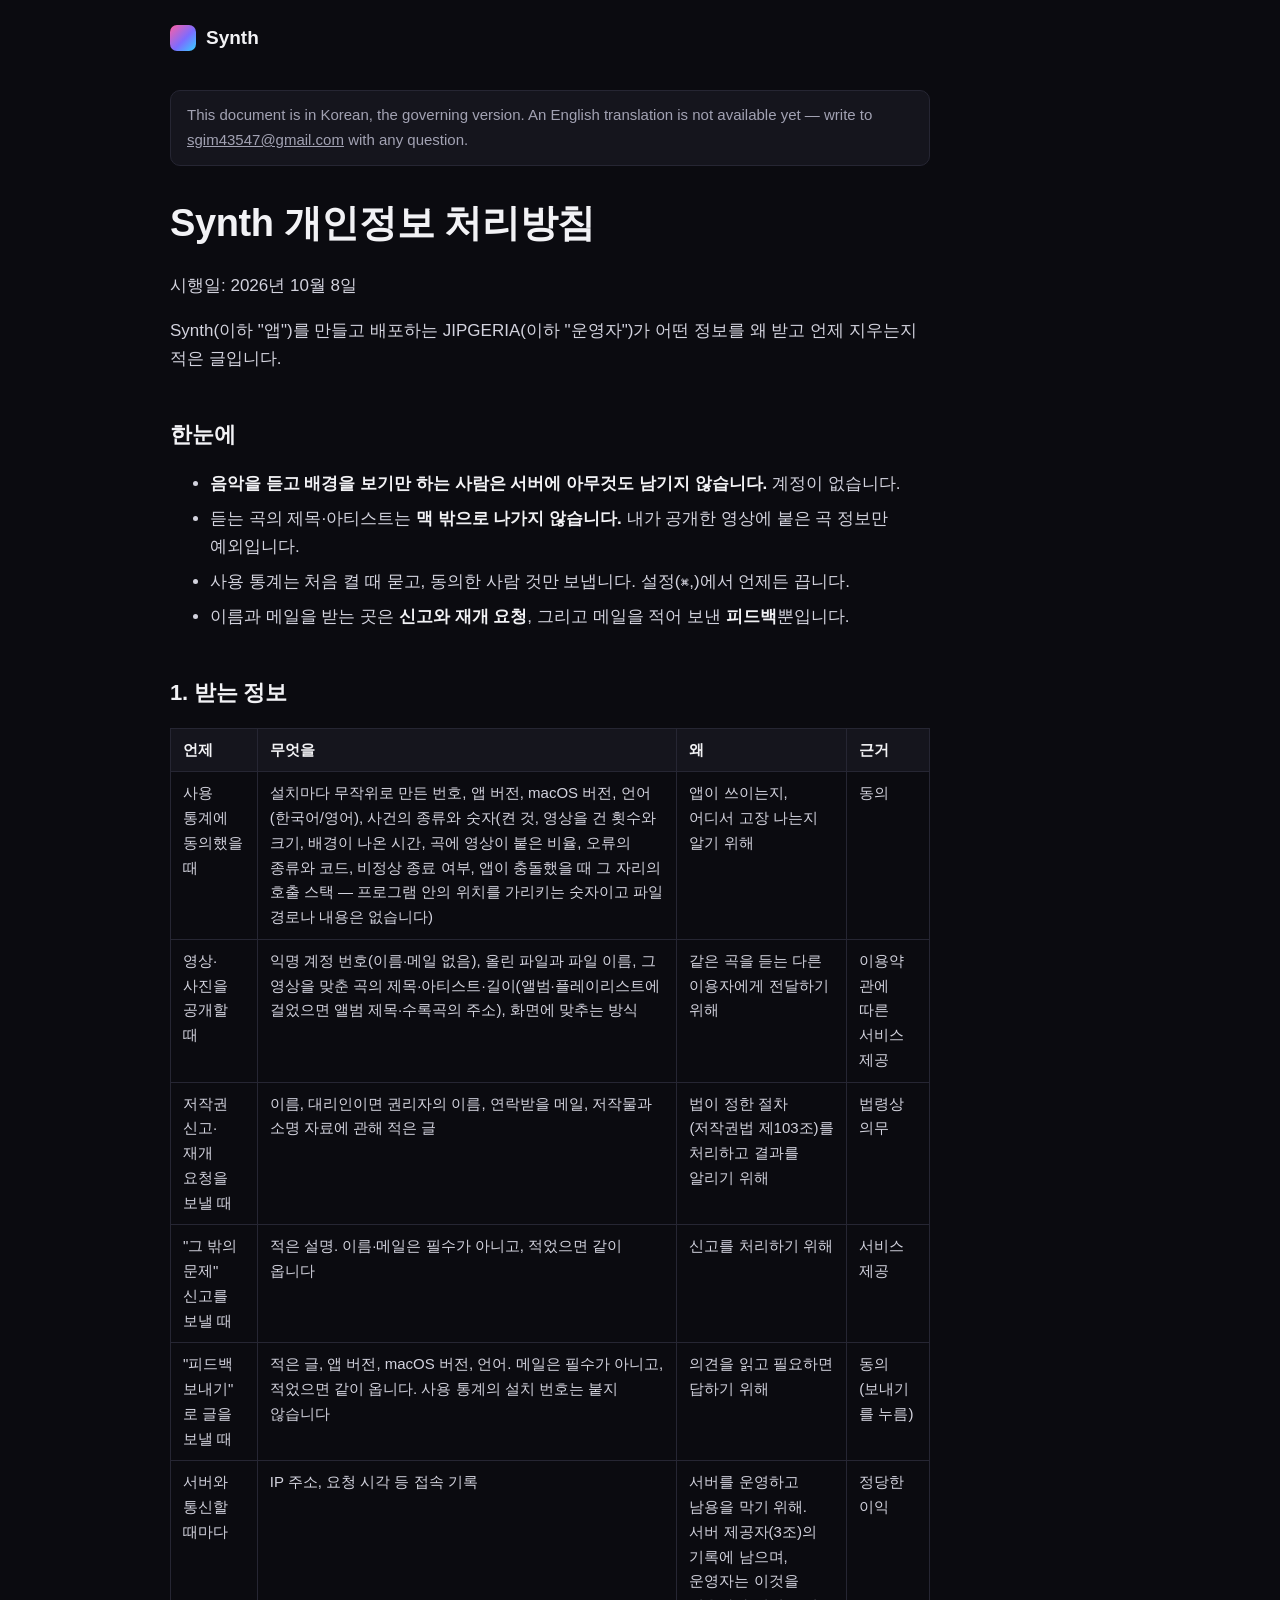
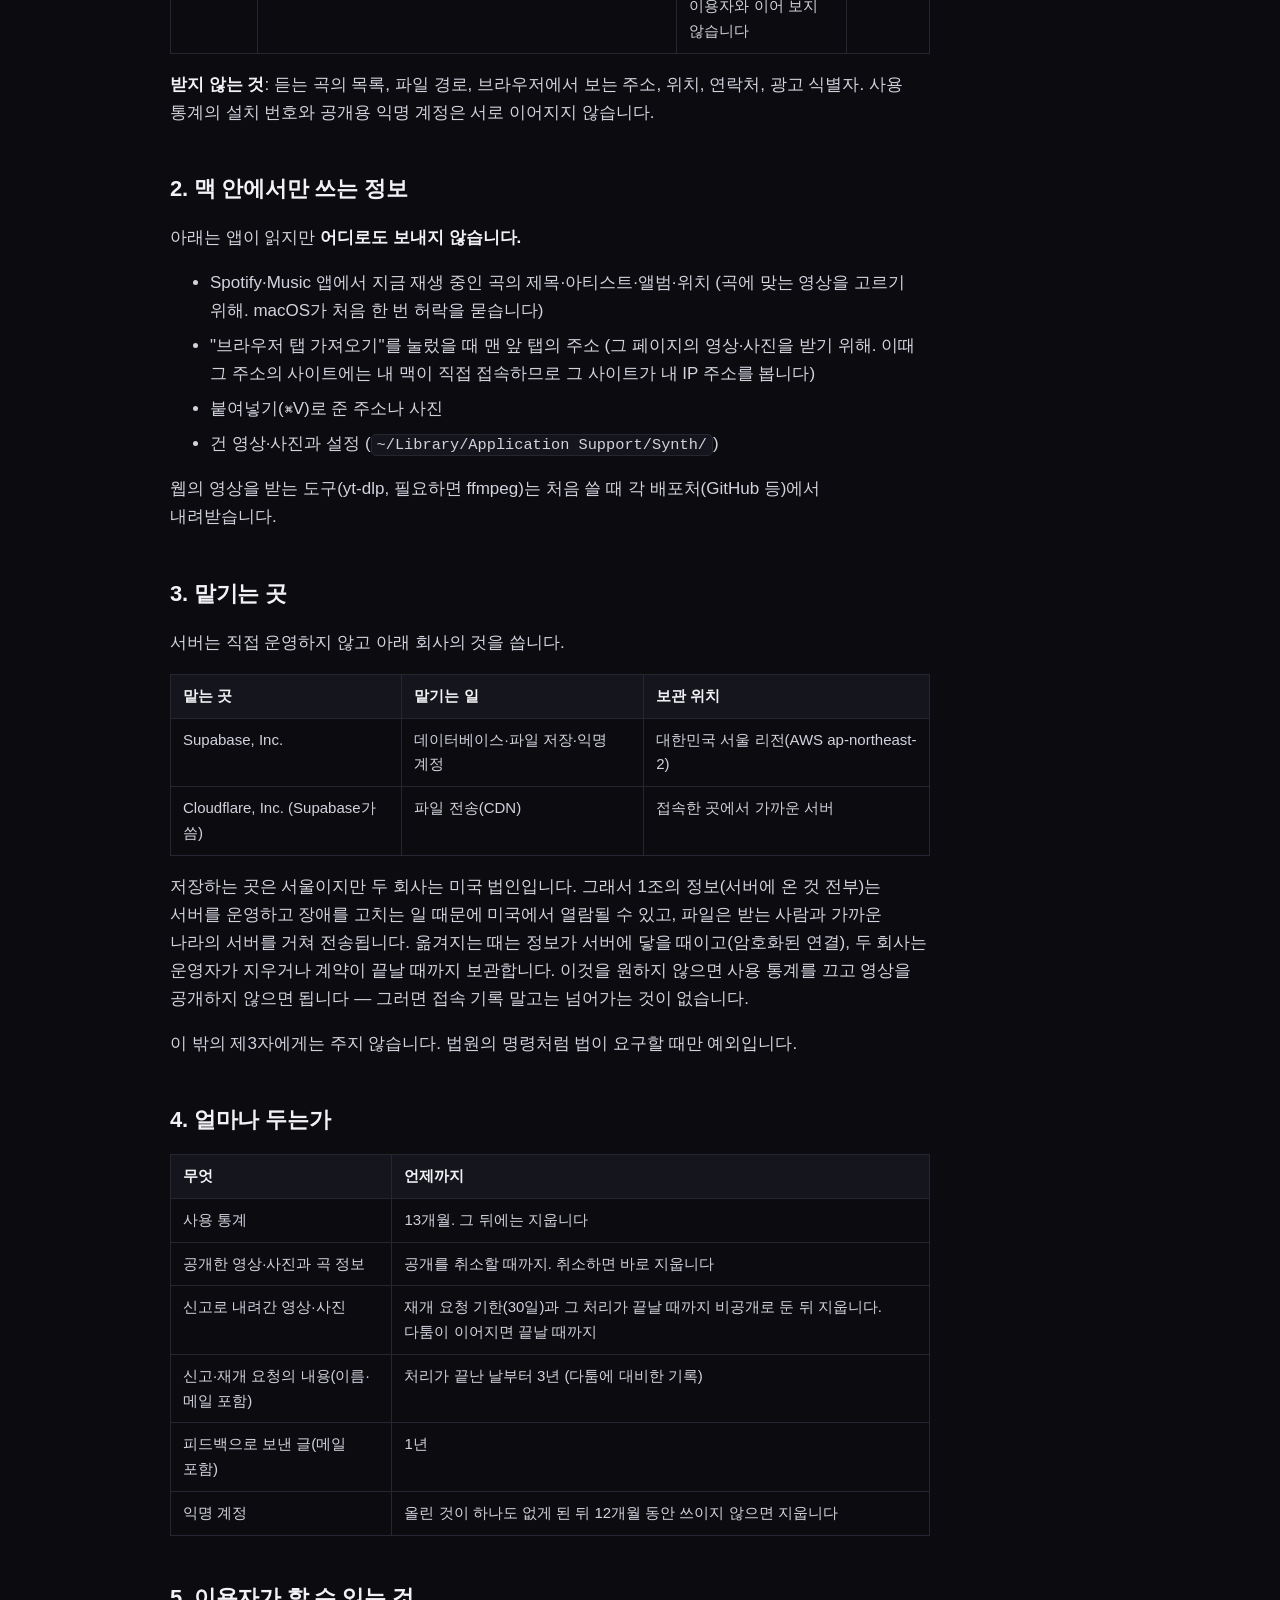
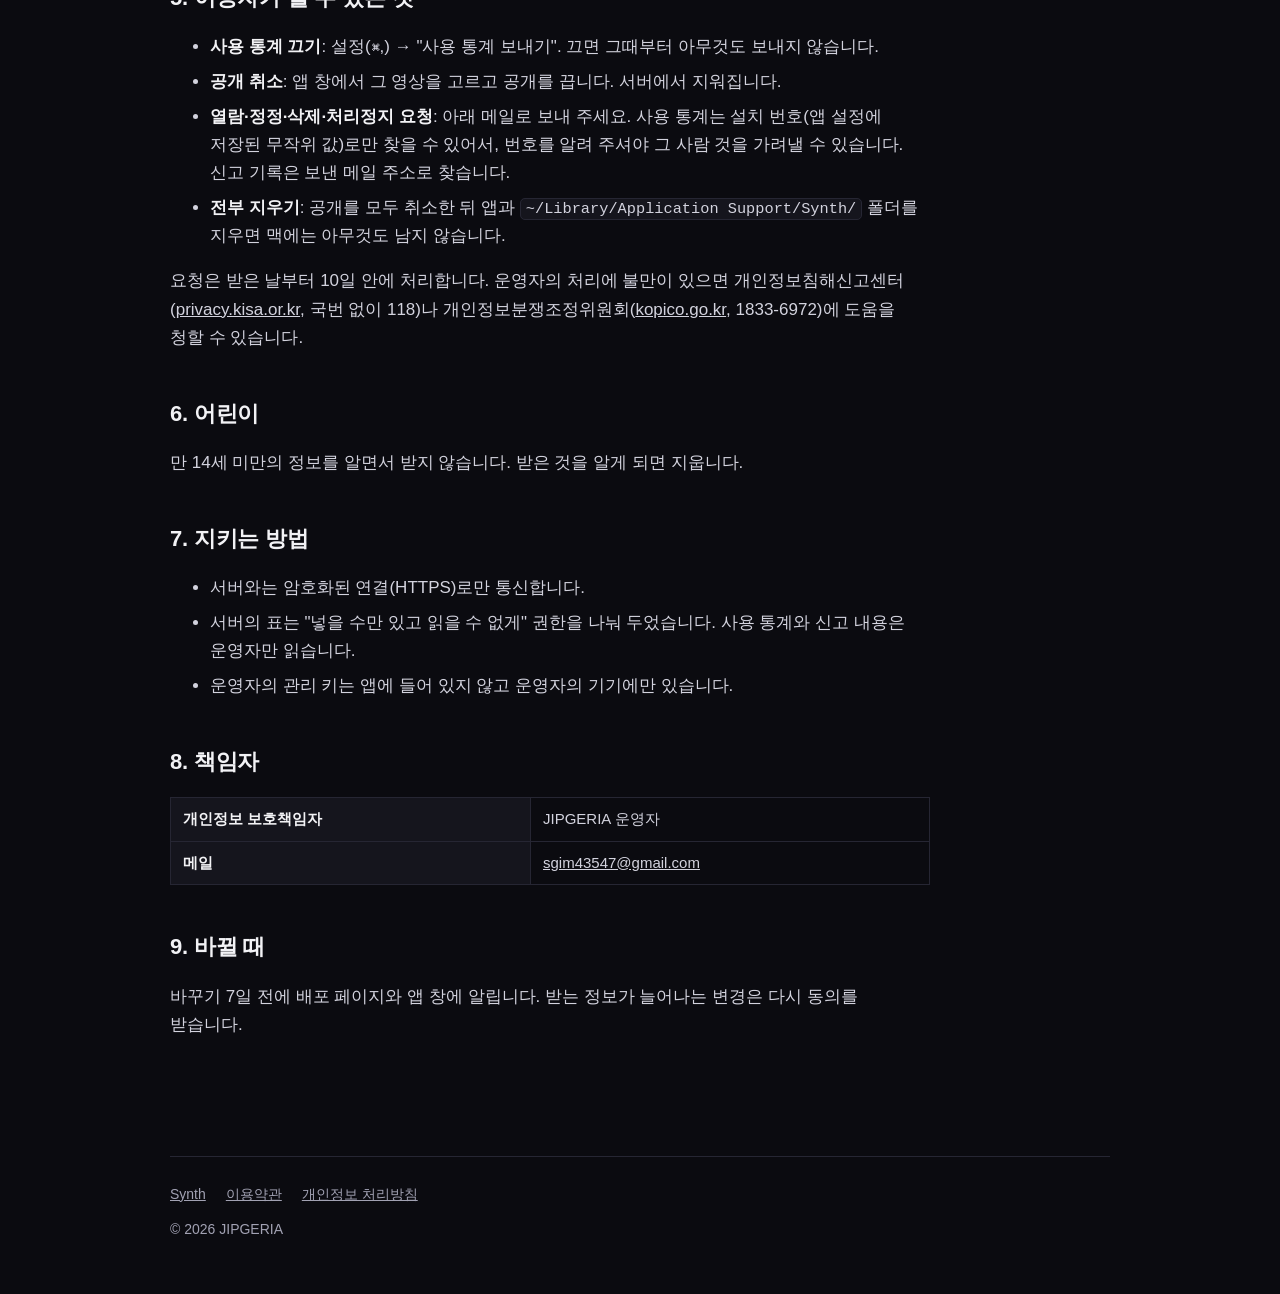
==== privacy.html @ e3fa5f5a "페이지 갱신 (7970f53)" ====
<!doctype html>
<html lang="ko">
<head>
<meta charset="utf-8">
<meta name="viewport" content="width=device-width, initial-scale=1">
<title>개인정보 처리방침 — Synth</title>
<meta name="color-scheme" content="dark">
<link rel="stylesheet" href="style.css">
</head>
<body>
<div class="wrap">
  <header class="top"><a class="brand" href="./"><span class="mark"></span>Synth</a></header>
  <main class="doc">
<p class="note">This document is in Korean, the governing version. An English translation is not available yet — write to <a href="mailto:sgim43547@gmail.com">sgim43547@gmail.com</a> with any question.</p>
<h1>Synth 개인정보 처리방침</h1>
<p>시행일: 2026년 10월 8일</p>
<p>Synth(이하 "앱")를 만들고 배포하는 JIPGERIA(이하 "운영자")가 어떤 정보를 왜 받고 언제 지우는지 적은 글입니다.</p>
<h2>한눈에</h2>
<ul><li><strong>음악을 듣고 배경을 보기만 하는 사람은 서버에 아무것도 남기지 않습니다.</strong> 계정이 없습니다.</li><li>듣는 곡의 제목·아티스트는 <strong>맥 밖으로 나가지 않습니다.</strong> 내가 공개한 영상에 붙은 곡 정보만 예외입니다.</li><li>사용 통계는 처음 켤 때 묻고, 동의한 사람 것만 보냅니다. 설정(⌘,)에서 언제든 끕니다.</li><li>이름과 메일을 받는 곳은 <strong>신고와 재개 요청</strong>, 그리고 메일을 적어 보낸 <strong>피드백</strong>뿐입니다.</li></ul>
<h2>1. 받는 정보</h2>
<div class="tablewrap"><table><tr><th>언제</th><th>무엇을</th><th>왜</th><th>근거</th></tr><tr><td>사용 통계에 동의했을 때</td><td>설치마다 무작위로 만든 번호, 앱 버전, macOS 버전, 언어(한국어/영어), 사건의 종류와 숫자(켠 것, 영상을 건 횟수와 크기, 배경이 나온 시간, 곡에 영상이 붙은 비율, 오류의 종류와 코드, 비정상 종료 여부, 앱이 충돌했을 때 그 자리의 호출 스택 — 프로그램 안의 위치를 가리키는 숫자이고 파일 경로나 내용은 없습니다)</td><td>앱이 쓰이는지, 어디서 고장 나는지 알기 위해</td><td>동의</td></tr><tr><td>영상·사진을 공개할 때</td><td>익명 계정 번호(이름·메일 없음), 올린 파일과 파일 이름, 그 영상을 맞춘 곡의 제목·아티스트·길이(앨범·플레이리스트에 걸었으면 앨범 제목·수록곡의 주소), 화면에 맞추는 방식</td><td>같은 곡을 듣는 다른 이용자에게 전달하기 위해</td><td>이용약관에 따른 서비스 제공</td></tr><tr><td>저작권 신고·재개 요청을 보낼 때</td><td>이름, 대리인이면 권리자의 이름, 연락받을 메일, 저작물과 소명 자료에 관해 적은 글</td><td>법이 정한 절차(저작권법 제103조)를 처리하고 결과를 알리기 위해</td><td>법령상 의무</td></tr><tr><td>"그 밖의 문제" 신고를 보낼 때</td><td>적은 설명. 이름·메일은 필수가 아니고, 적었으면 같이 옵니다</td><td>신고를 처리하기 위해</td><td>서비스 제공</td></tr><tr><td>"피드백 보내기"로 글을 보낼 때</td><td>적은 글, 앱 버전, macOS 버전, 언어. 메일은 필수가 아니고, 적었으면 같이 옵니다. 사용 통계의 설치 번호는 붙지 않습니다</td><td>의견을 읽고 필요하면 답하기 위해</td><td>동의(보내기를 누름)</td></tr><tr><td>서버와 통신할 때마다</td><td>IP 주소, 요청 시각 등 접속 기록</td><td>서버를 운영하고 남용을 막기 위해. 서버 제공자(3조)의 기록에 남으며, 운영자는 이것을 이용자와 이어 보지 않습니다</td><td>정당한 이익</td></tr></table></div>
<p><strong>받지 않는 것</strong>: 듣는 곡의 목록, 파일 경로, 브라우저에서 보는 주소, 위치, 연락처, 광고 식별자. 사용 통계의 설치 번호와 공개용 익명 계정은 서로 이어지지 않습니다.</p>
<h2>2. 맥 안에서만 쓰는 정보</h2>
<p>아래는 앱이 읽지만 <strong>어디로도 보내지 않습니다.</strong></p>
<ul><li>Spotify·Music 앱에서 지금 재생 중인 곡의 제목·아티스트·앨범·위치 (곡에 맞는 영상을 고르기 위해. macOS가 처음 한 번 허락을 묻습니다)</li><li>"브라우저 탭 가져오기"를 눌렀을 때 맨 앞 탭의 주소 (그 페이지의 영상·사진을 받기 위해. 이때 그 주소의 사이트에는 내 맥이 직접 접속하므로 그 사이트가 내 IP 주소를 봅니다)</li><li>붙여넣기(⌘V)로 준 주소나 사진</li><li>건 영상·사진과 설정 (<code>~/Library/Application Support/Synth/</code>)</li></ul>
<p>웹의 영상을 받는 도구(yt-dlp, 필요하면 ffmpeg)는 처음 쓸 때 각 배포처(GitHub 등)에서 내려받습니다.</p>
<h2>3. 맡기는 곳</h2>
<p>서버는 직접 운영하지 않고 아래 회사의 것을 씁니다.</p>
<div class="tablewrap"><table><tr><th>맡는 곳</th><th>맡기는 일</th><th>보관 위치</th></tr><tr><td>Supabase, Inc.</td><td>데이터베이스·파일 저장·익명 계정</td><td>대한민국 서울 리전(AWS ap-northeast-2)</td></tr><tr><td>Cloudflare, Inc. (Supabase가 씀)</td><td>파일 전송(CDN)</td><td>접속한 곳에서 가까운 서버</td></tr></table></div>
<p>저장하는 곳은 서울이지만 두 회사는 미국 법인입니다. 그래서 1조의 정보(서버에 온 것 전부)는 서버를 운영하고 장애를 고치는 일 때문에 미국에서 열람될 수 있고, 파일은 받는 사람과 가까운 나라의 서버를 거쳐 전송됩니다. 옮겨지는 때는 정보가 서버에 닿을 때이고(암호화된 연결), 두 회사는 운영자가 지우거나 계약이 끝날 때까지 보관합니다. 이것을 원하지 않으면 사용 통계를 끄고 영상을 공개하지 않으면 됩니다 — 그러면 접속 기록 말고는 넘어가는 것이 없습니다.</p>
<p>이 밖의 제3자에게는 주지 않습니다. 법원의 명령처럼 법이 요구할 때만 예외입니다.</p>
<h2>4. 얼마나 두는가</h2>
<div class="tablewrap"><table><tr><th>무엇</th><th>언제까지</th></tr><tr><td>사용 통계</td><td>13개월. 그 뒤에는 지웁니다</td></tr><tr><td>공개한 영상·사진과 곡 정보</td><td>공개를 취소할 때까지. 취소하면 바로 지웁니다</td></tr><tr><td>신고로 내려간 영상·사진</td><td>재개 요청 기한(30일)과 그 처리가 끝날 때까지 비공개로 둔 뒤 지웁니다. 다툼이 이어지면 끝날 때까지</td></tr><tr><td>신고·재개 요청의 내용(이름·메일 포함)</td><td>처리가 끝난 날부터 3년 (다툼에 대비한 기록)</td></tr><tr><td>피드백으로 보낸 글(메일 포함)</td><td>1년</td></tr><tr><td>익명 계정</td><td>올린 것이 하나도 없게 된 뒤 12개월 동안 쓰이지 않으면 지웁니다</td></tr></table></div>
<h2>5. 이용자가 할 수 있는 것</h2>
<ul><li><strong>사용 통계 끄기</strong>: 설정(⌘,) → "사용 통계 보내기". 끄면 그때부터 아무것도 보내지 않습니다.</li><li><strong>공개 취소</strong>: 앱 창에서 그 영상을 고르고 공개를 끕니다. 서버에서 지워집니다.</li><li><strong>열람·정정·삭제·처리정지 요청</strong>: 아래 메일로 보내 주세요. 사용 통계는 설치 번호(앱 설정에 저장된 무작위 값)로만 찾을 수 있어서, 번호를 알려 주셔야 그 사람 것을 가려낼 수 있습니다. 신고 기록은 보낸 메일 주소로 찾습니다.</li><li><strong>전부 지우기</strong>: 공개를 모두 취소한 뒤 앱과 <code>~/Library/Application Support/Synth/</code> 폴더를 지우면 맥에는 아무것도 남지 않습니다.</li></ul>
<p>요청은 받은 날부터 10일 안에 처리합니다. 운영자의 처리에 불만이 있으면 개인정보침해신고센터 (<a href="https://privacy.kisa.or.kr">privacy.kisa.or.kr</a>, 국번 없이 118)나 개인정보분쟁조정위원회(<a href="https://kopico.go.kr">kopico.go.kr</a>, 1833-6972)에 도움을 청할 수 있습니다.</p>
<h2>6. 어린이</h2>
<p>만 14세 미만의 정보를 알면서 받지 않습니다. 받은 것을 알게 되면 지웁니다.</p>
<h2>7. 지키는 방법</h2>
<ul><li>서버와는 암호화된 연결(HTTPS)로만 통신합니다.</li><li>서버의 표는 "넣을 수만 있고 읽을 수 없게" 권한을 나눠 두었습니다. 사용 통계와 신고 내용은 운영자만 읽습니다.</li><li>운영자의 관리 키는 앱에 들어 있지 않고 운영자의 기기에만 있습니다.</li></ul>
<h2>8. 책임자</h2>
<div class="tablewrap"><table><tr><th>개인정보 보호책임자</th><td>JIPGERIA 운영자</td></tr><tr><th>메일</th><td><a href="mailto:sgim43547@gmail.com">sgim43547@gmail.com</a></td></tr></table></div>
<h2>9. 바뀔 때</h2>
<p>바꾸기 7일 전에 배포 페이지와 앱 창에 알립니다. 받는 정보가 늘어나는 변경은 다시 동의를 받습니다.</p>
  </main>
  <footer>
    <nav><a href="./">Synth</a><a href="terms.html">이용약관</a><a href="privacy.html">개인정보 처리방침</a></nav>
    <p>© 2026 JIPGERIA</p>
  </footer>
</div>
</body>
</html>
---- style.css ----
:root {
  --bg: #0b0b10; --panel: #15151d; --line: #262633; --text: #f2f2f5; --dim: #a2a2b3;
  --a: #ff5fa2; --b: #7c6cff; --c: #35d0ff;
}
* { box-sizing: border-box; }
html { -webkit-text-size-adjust: 100%; }
body {
  margin: 0; background: var(--bg); color: var(--text);
  font: 17px/1.65 -apple-system, BlinkMacSystemFont, "Apple SD Gothic Neo", "Pretendard", "Segoe UI", sans-serif;
  word-break: keep-all; overflow-wrap: anywhere;
}
a { color: inherit; }
.wrap { max-width: 980px; margin: 0 auto; padding: 0 20px; }
html[data-lang="ko"] .en, html[data-lang="en"] .ko { display: none !important; }

header.top { display: flex; align-items: center; justify-content: space-between; padding: 22px 0; }
.brand { display: flex; align-items: center; gap: 10px; font-weight: 700; font-size: 19px; text-decoration: none; }
.mark { width: 26px; height: 26px; border-radius: 7px; background: linear-gradient(135deg, var(--a), var(--b) 55%, var(--c)); }
.lang { background: none; border: 1px solid var(--line); color: var(--dim); border-radius: 999px; padding: 5px 13px; font: inherit; font-size: 14px; cursor: pointer; }
.lang:hover { color: var(--text); border-color: var(--dim); }

.hero { padding: 56px 0 28px; text-align: center; }
.hero h1 { font-size: clamp(34px, 6.4vw, 62px); line-height: 1.14; letter-spacing: -0.02em; margin: 0 0 18px; }
.hero h1 em { font-style: normal; background: linear-gradient(90deg, var(--a), var(--b), var(--c)); -webkit-background-clip: text; background-clip: text; color: transparent; }
.hero p.lead { color: var(--dim); font-size: clamp(17px, 2.2vw, 20px); max-width: 620px; margin: 0 auto 30px; }
.cta { display: inline-block; background: var(--text); color: #0b0b10; text-decoration: none; font-weight: 700; padding: 15px 30px; border-radius: 999px; font-size: 18px; }
.cta:hover { background: #fff; transform: translateY(-1px); }
.meta { color: var(--dim); font-size: 14px; margin-top: 14px; }

/* 화면 사진이 없어서 그린 것 — 바탕화면에 영상이 깔리고 그 위에 곡이 뜬 모습 */
.screen { margin: 44px auto 0; max-width: 820px; aspect-ratio: 16 / 10; border-radius: 16px; border: 1px solid var(--line); position: relative; overflow: hidden;
  background: radial-gradient(60% 80% at 20% 30%, #ff5fa2aa, transparent 70%), radial-gradient(60% 80% at 80% 20%, #7c6cffaa, transparent 70%), radial-gradient(70% 90% at 60% 90%, #35d0ff99, transparent 70%), #12121a;
  background-size: 180% 180%; animation: drift 16s ease-in-out infinite alternate; }
@keyframes drift { from { background-position: 0% 0%, 100% 0%, 50% 100%, 0 0; } to { background-position: 60% 40%, 30% 60%, 20% 30%, 0 0; } }
@media (prefers-reduced-motion: reduce) { .screen { animation: none; } }
.bar { position: absolute; top: 0; left: 0; right: 0; height: 22px; background: #0006; backdrop-filter: blur(10px); }
.now { position: absolute; left: 50%; bottom: 9%; transform: translateX(-50%); display: flex; align-items: center; gap: 12px; background: #0b0b10cc; border: 1px solid #ffffff22; padding: 9px 18px 9px 10px; border-radius: 999px; font-size: 14px; white-space: nowrap; backdrop-filter: blur(12px); }
.now i { width: 30px; height: 30px; border-radius: 50%; background: linear-gradient(135deg, var(--c), var(--b)); display: block; }
.now span { color: var(--dim); }

section { padding: 64px 0 0; }
h2 { font-size: clamp(24px, 3.4vw, 32px); letter-spacing: -0.01em; margin: 0 0 22px; }
.grid { display: grid; grid-template-columns: repeat(auto-fit, minmax(250px, 1fr)); gap: 14px; }
.card { background: var(--panel); border: 1px solid var(--line); border-radius: 14px; padding: 22px; }
.card h3 { margin: 0 0 8px; font-size: 18px; }
.card p { margin: 0; color: var(--dim); font-size: 15.5px; }
.num { color: var(--a); font-weight: 700; font-size: 14px; margin-bottom: 6px; }
ul.plain { margin: 0; padding-left: 1.2em; color: var(--dim); }
ul.plain li { margin: 8px 0; }
ul.plain b { color: var(--text); font-weight: 600; }
kbd { font: inherit; font-size: 0.88em; border: 1px solid var(--line); border-radius: 5px; padding: 1px 6px; background: var(--panel); color: var(--text); }

footer { margin-top: 80px; border-top: 1px solid var(--line); padding: 26px 0 50px; color: var(--dim); font-size: 14px; }
footer nav { display: flex; flex-wrap: wrap; gap: 6px 20px; margin-bottom: 12px; }
footer p { margin: 4px 0; }

/* 약관·처리방침 */
.doc { max-width: 760px; padding-bottom: 20px; }
.doc h1 { font-size: clamp(28px, 4.5vw, 38px); margin: 26px 0 6px; letter-spacing: -0.01em; }
.doc h2 { font-size: 22px; margin: 44px 0 12px; }
.doc h3 { font-size: 18px; margin: 30px 0 10px; }
.doc p, .doc li { color: #d3d3de; }
.doc li { margin: 7px 0; }
.doc strong { color: var(--text); }
.doc code { font-size: 0.9em; background: var(--panel); border: 1px solid var(--line); border-radius: 5px; padding: 1px 5px; }
.doc .tablewrap { overflow-x: auto; margin: 16px 0; }
.doc table { border-collapse: collapse; width: 100%; font-size: 15px; }
.doc th, .doc td { border: 1px solid var(--line); padding: 9px 12px; text-align: left; vertical-align: top; color: #d3d3de; }
.doc th { background: var(--panel); color: var(--text); white-space: nowrap; }
.doc .note { border: 1px solid var(--line); background: var(--panel); border-radius: 10px; padding: 12px 16px; color: var(--dim); font-size: 15px; }
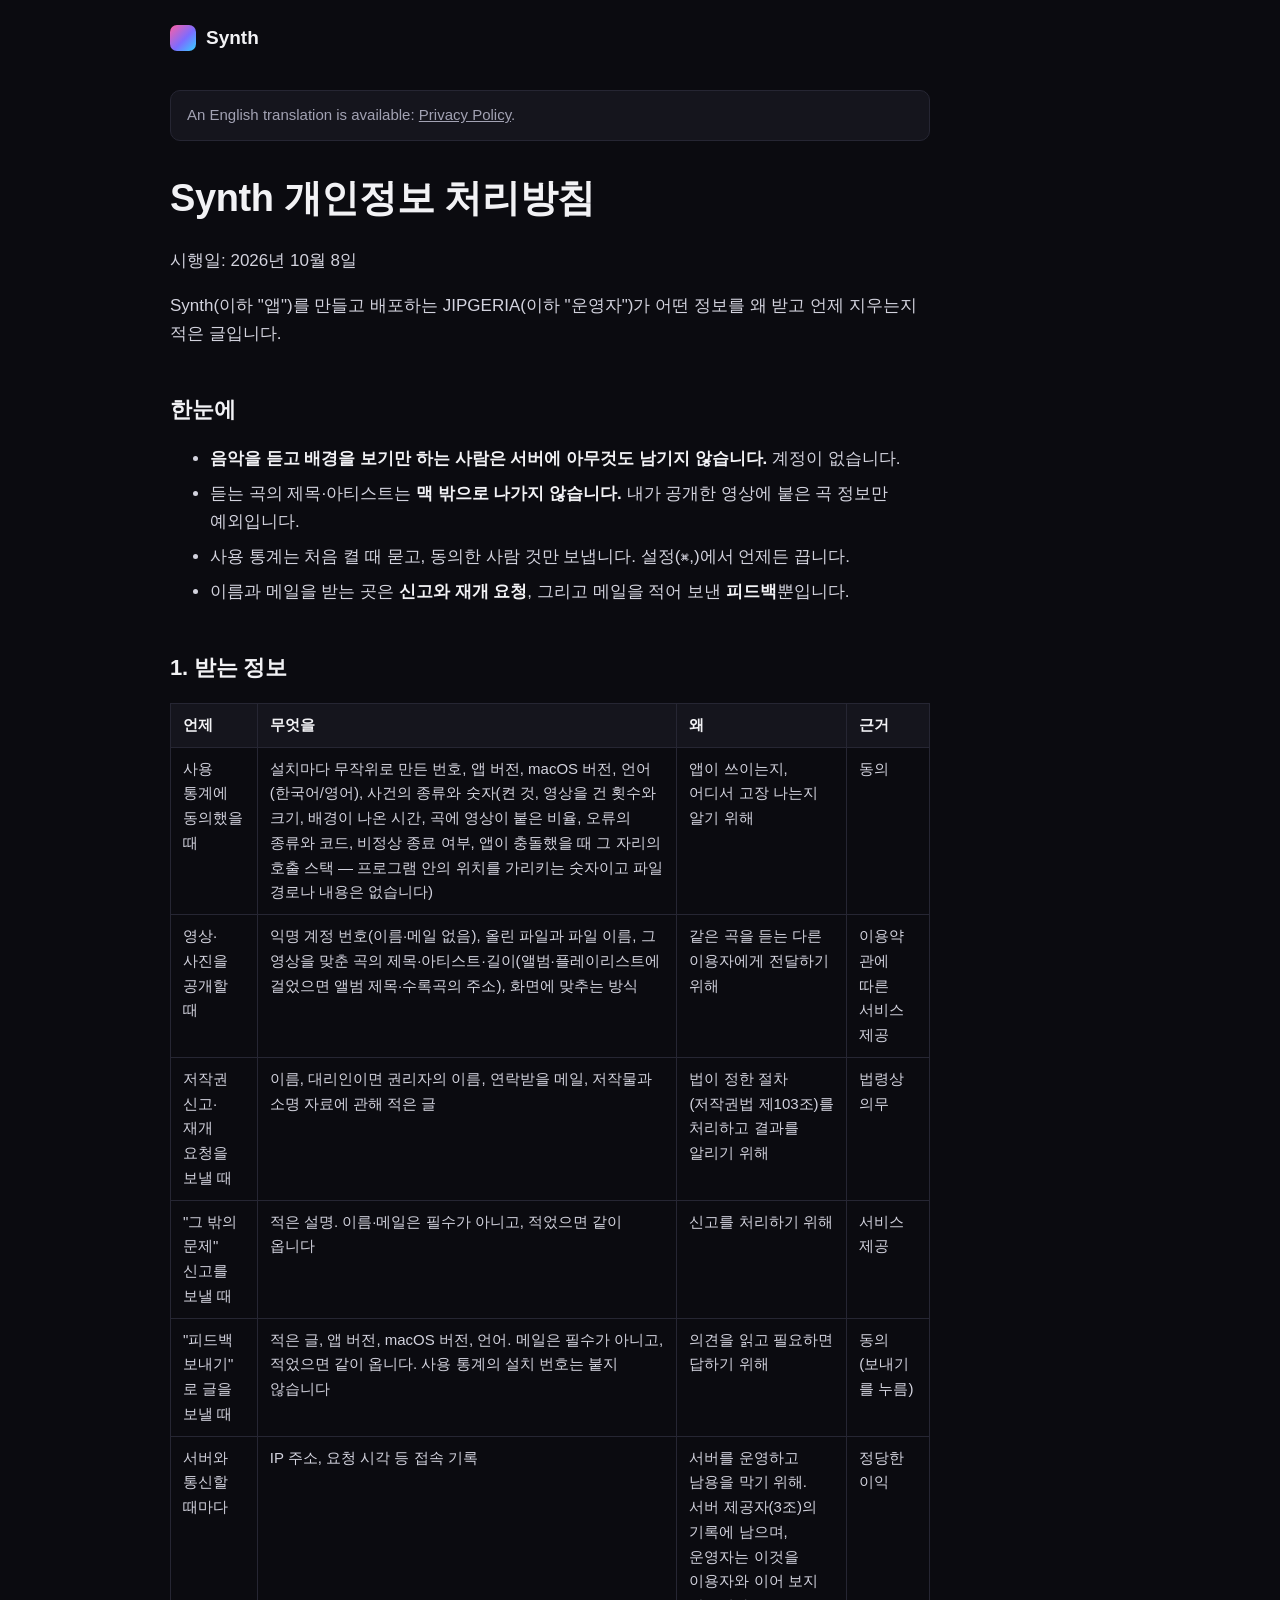
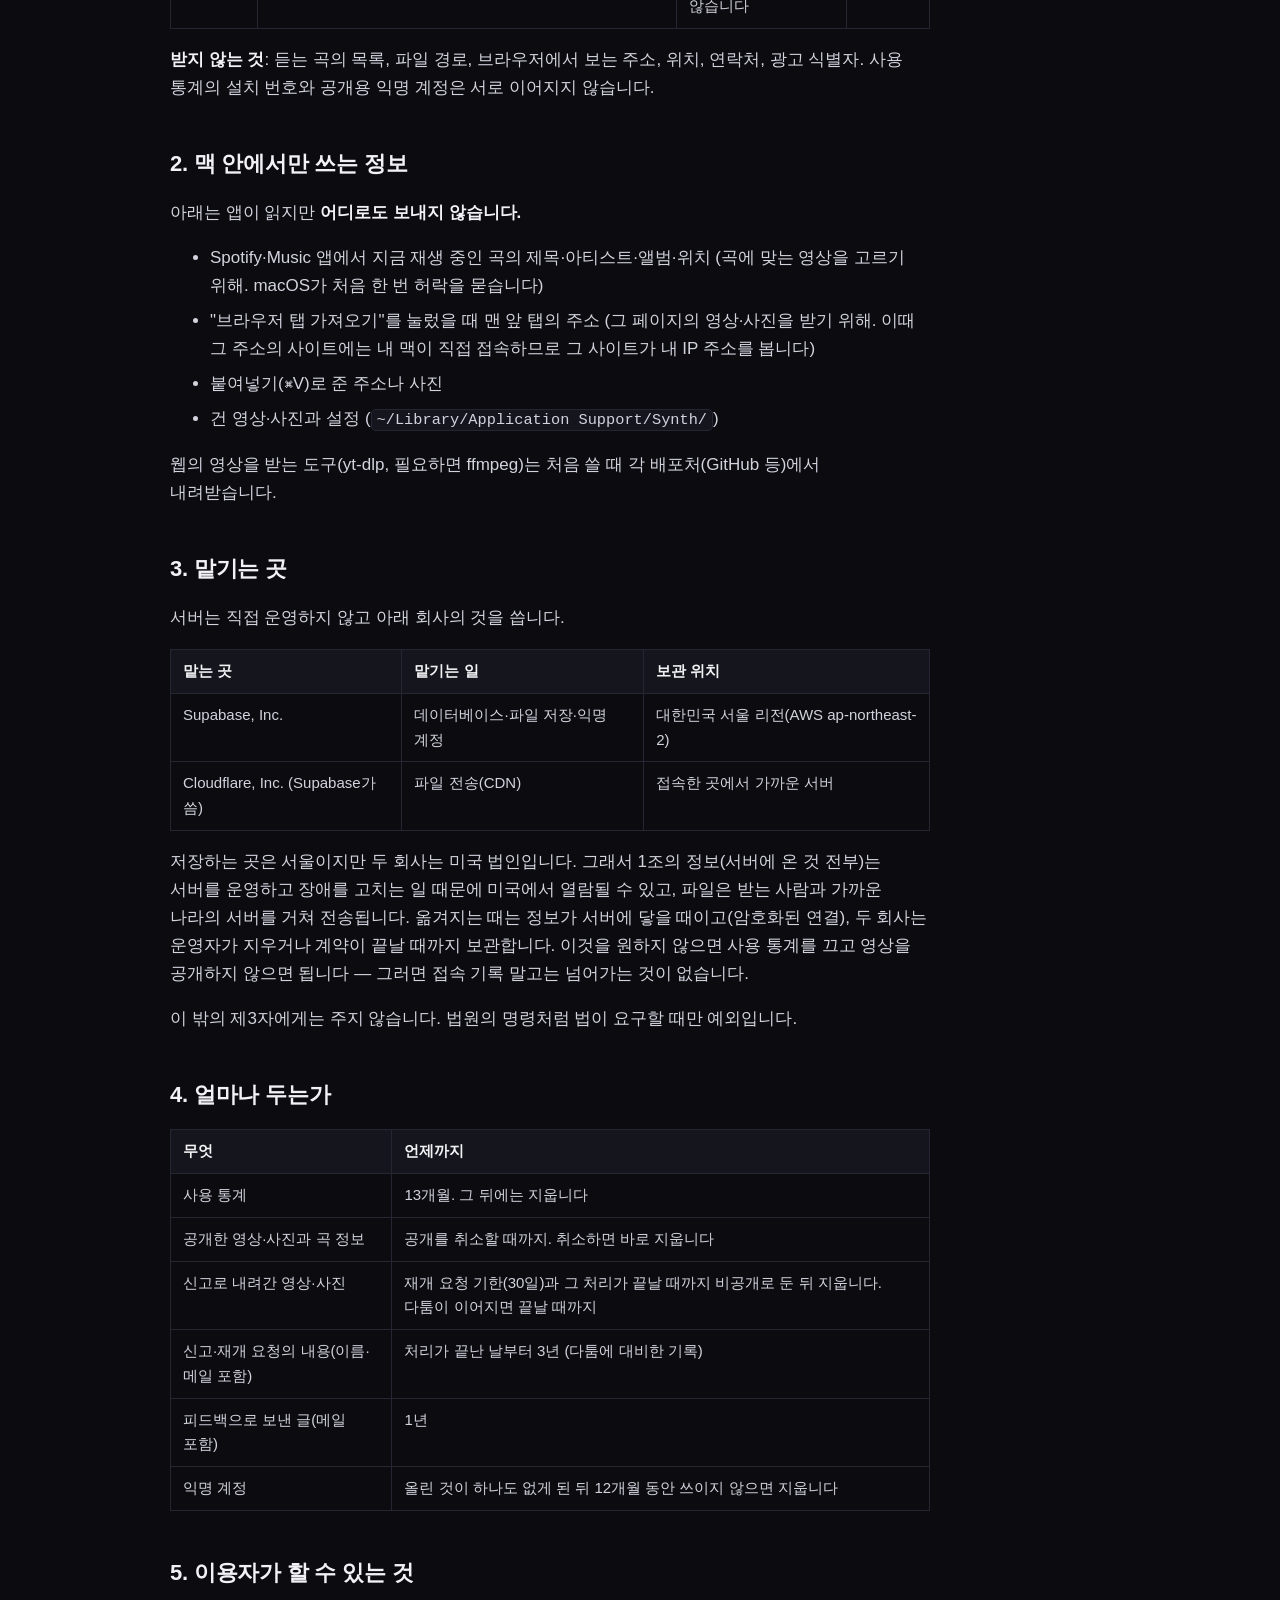
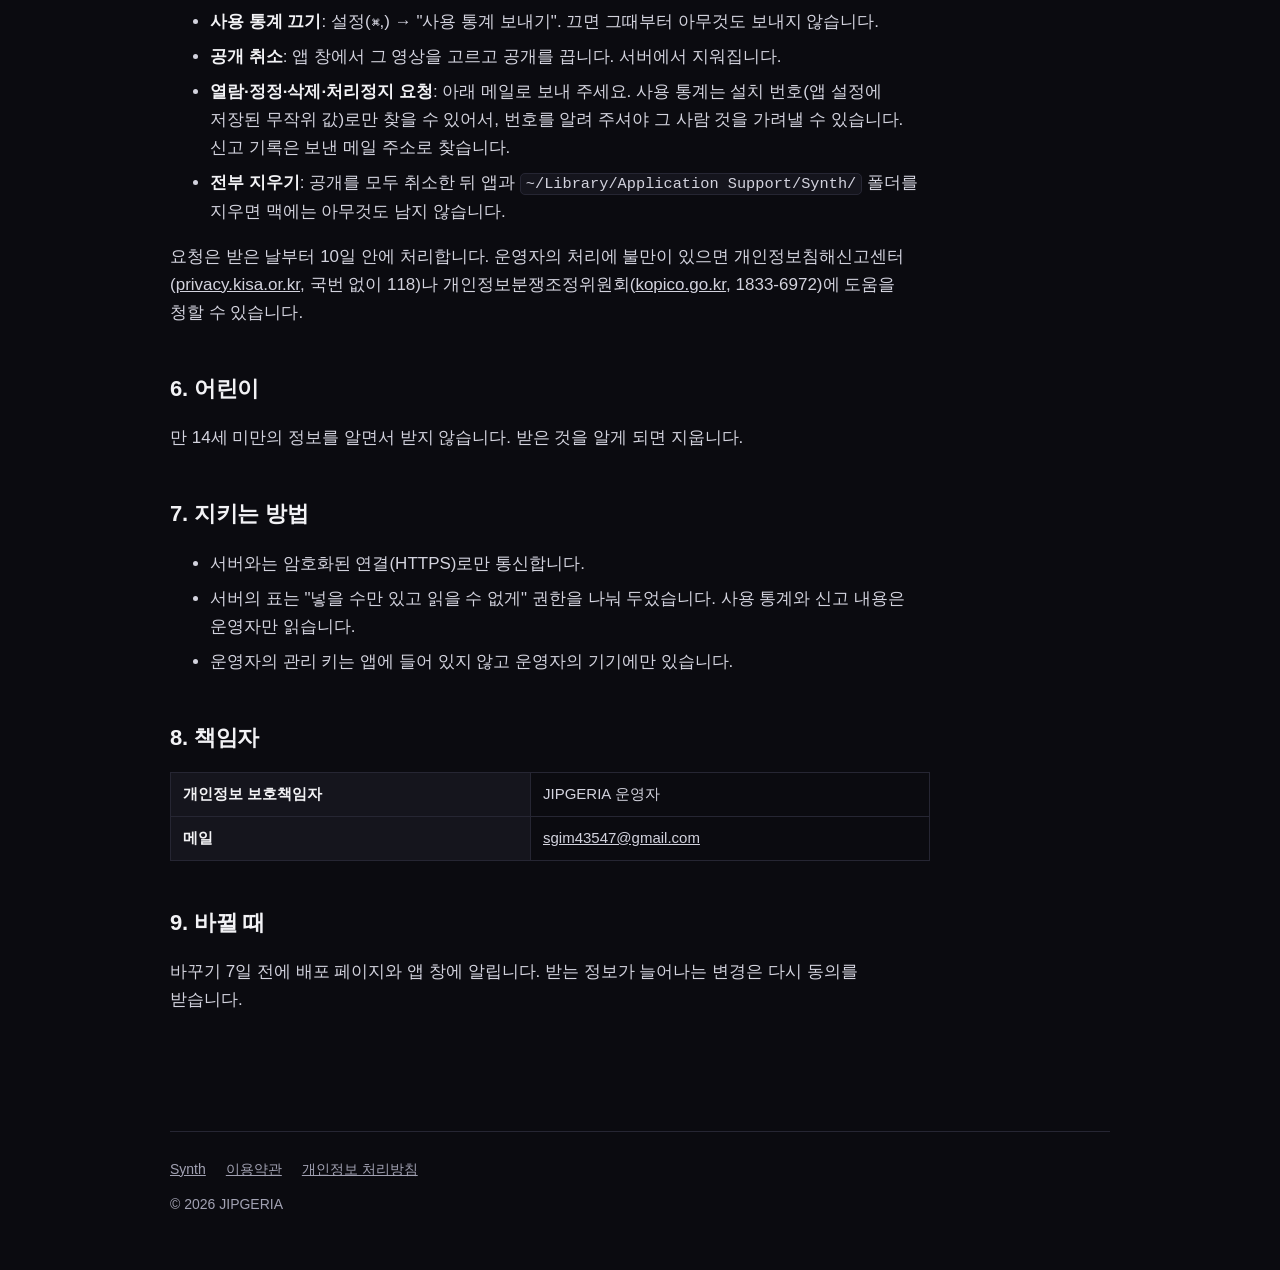
==== commit a0fa85ad: "페이지 갱신 (32993a4)" ====
--- a/privacy.html
+++ b/privacy.html
@@ -11,7 +11,7 @@
 <div class="wrap">
   <header class="top"><a class="brand" href="./"><span class="mark"></span>Synth</a></header>
   <main class="doc">
-<p class="note">This document is in Korean, the governing version. An English translation is not available yet — write to <a href="mailto:sgim43547@gmail.com">sgim43547@gmail.com</a> with any question.</p>
+<p class="note">An English translation is available: <a href="privacy-en.html">Privacy Policy</a>.</p>
 <h1>Synth 개인정보 처리방침</h1>
 <p>시행일: 2026년 10월 8일</p>
 <p>Synth(이하 "앱")를 만들고 배포하는 JIPGERIA(이하 "운영자")가 어떤 정보를 왜 받고 언제 지우는지 적은 글입니다.</p>
